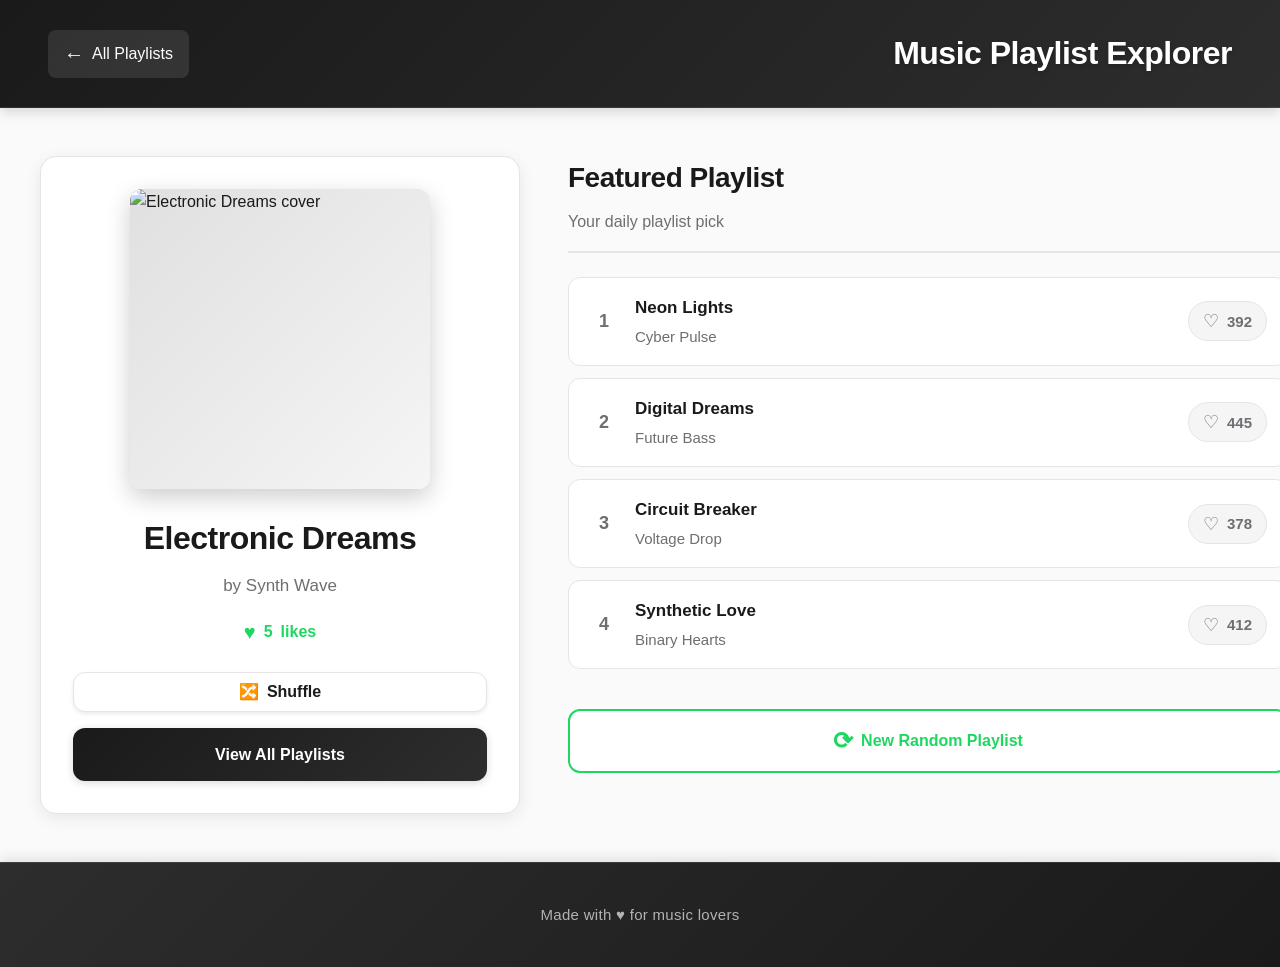
==== music-playlist-creator/featured.html @ 5bb0de80 "Implement Featured Page with random playlist selection Created a magazine-style Featured Page that r" ====
<!DOCTYPE html>
<html lang="en">
<head>
    <meta charset="UTF-8">
    <meta name="viewport" content="width=device-width, initial-scale=1.0">

    <title>Featured Playlist - Music Playlist Explorer</title>
    <link rel="icon" type="image/x-icon" href="assets/img/favicon.ico">

    <link rel="stylesheet" href="style.css">
</head>
<body>
    <!-- Header with Navigation -->
    <header class="app-header">
        <nav class="featured-nav">
            <a href="index.html" class="back-link">
                <span class="back-icon">←</span> All Playlists
            </a>
            <h1 class="app-title">Music Playlist Explorer</h1>
        </nav>
    </header>

    <!-- Main Content: Two-Column Layout -->
    <main class="featured-main" aria-label="Featured Playlist">
        <div class="featured-container">
            <!-- Left Column: Playlist Showcase -->
            <aside class="featured-left">
                <img src="assets/img/playlist.png" alt="Playlist cover" class="featured-cover">

                <div class="featured-metadata">
                    <h2 class="featured-title">Loading...</h2>
                    <p class="featured-creator">by Unknown</p>
                    <div class="featured-likes">
                        <span class="heart-icon">♥</span>
                        <span class="featured-like-count">0</span> likes
                    </div>
                </div>

                <div class="featured-actions">
                    <button class="shuffle-btn featured-shuffle" aria-label="Shuffle playlist tracks" data-shuffled="false">
                        <span class="shuffle-icon">🔀</span>
                        <span class="button-label">Shuffle</span>
                    </button>
                    <a href="index.html" class="view-all-btn">View All Playlists</a>
                </div>
            </aside>

            <!-- Right Column: Track List -->
            <section class="featured-right">
                <div class="featured-header">
                    <h3 class="section-title">Featured Playlist</h3>
                    <p class="section-subtitle">Your daily playlist pick</p>
                </div>

                <ul class="featured-track-list">
                    <!-- Tracks will be dynamically generated -->
                </ul>

                <button class="refresh-btn" aria-label="Select new random playlist">
                    <span class="refresh-icon">⟳</span>
                    <span class="button-label">New Random Playlist</span>
                </button>
            </section>
        </div>
    </main>

    <!-- Footer -->
    <footer class="app-footer">
        <p>Made with ♥ for music lovers</p>
    </footer>

    <script src="featured.js"></script>
</body>
</html>
---- music-playlist-creator/style.css ----
/* ===== RESET & BASE STYLES ===== */
* {
    margin: 0;
    padding: 0;
    box-sizing: border-box;
}

body {
    font-family: -apple-system, BlinkMacSystemFont, 'Segoe UI', 'Roboto', 'Helvetica Neue', Arial, sans-serif;
    margin: 0;
    padding: 0;
    background-color: #fafafa;
    color: #1a1a1a;
    line-height: 1.6;
    min-height: 100vh;
    display: flex;
    flex-direction: column;
}

/* ===== HEADER ===== */
.app-header {
    background: linear-gradient(135deg, #1a1a1a 0%, #2d2d2d 100%);
    color: #fff;
    padding: 1.75rem 3rem;
    position: sticky;
    top: 0;
    z-index: 100;
    box-shadow: 0 4px 12px rgba(0, 0, 0, 0.15);
    border-bottom: 1px solid rgba(255, 255, 255, 0.1);
}

.main-nav {
    display: flex;
    align-items: center;
    justify-content: space-between;
    gap: 2rem;
}

.app-title {
    font-size: 2rem;
    font-weight: 700;
    margin: 0;
    letter-spacing: -0.5px;
    text-shadow: 0 2px 4px rgba(0, 0, 0, 0.2);
}

.featured-link {
    display: flex;
    align-items: center;
    gap: 0.5rem;
    color: #ffffff;
    text-decoration: none;
    font-size: 1rem;
    font-weight: 600;
    padding: 0.625rem 1.25rem;
    background: rgba(30, 215, 96, 0.15);
    border: 1px solid rgba(30, 215, 96, 0.3);
    border-radius: 12px;
    transition: all 0.2s ease;
}

.featured-link:hover {
    background: #1ED760;
    border-color: #1ED760;
    transform: scale(1.05);
    box-shadow: 0 4px 12px rgba(30, 215, 96, 0.4);
}

.star-icon {
    font-size: 1.125rem;
}

/* ===== MAIN CONTENT ===== */
.main-content {
    flex: 1;
    max-width: 1400px;
    width: 100%;
    margin: 0 auto;
    padding: 3rem 2.5rem;
}

/* ===== PLAYLIST CARDS CONTAINER (FLEXBOX) ===== */
.playlist-cards {
    display: flex;
    flex-wrap: wrap;
    gap: 1.5rem;
    justify-content: flex-start;
}

/* ===== PLAYLIST CARD ===== */
.playlist-card {
    flex: 0 1 calc(25% - 1.5rem);
    background: #ffffff;
    border: 1px solid #e5e5e7;
    border-radius: 12px;
    padding: 1.25rem;
    cursor: pointer;
    transition: all 0.3s cubic-bezier(0.4, 0, 0.2, 1);
    display: flex;
    flex-direction: column;
    box-shadow: 0 2px 8px rgba(0, 0, 0, 0.08);
    position: relative;
    overflow: hidden;
}

.playlist-card::before {
    content: '';
    position: absolute;
    top: 0;
    left: 0;
    right: 0;
    bottom: 0;
    background: linear-gradient(135deg, transparent 0%, rgba(30, 215, 96, 0.05) 100%);
    opacity: 0;
    transition: opacity 0.3s ease;
    pointer-events: none;
}

.playlist-card:hover {
    transform: translateY(-6px);
    box-shadow: 0 8px 24px rgba(0, 0, 0, 0.16);
    border-color: #1ED760;
}

.playlist-card:hover::before {
    opacity: 1;
}

.playlist-card:active {
    transform: translateY(-2px);
    box-shadow: 0 4px 12px rgba(0, 0, 0, 0.12);
}

.playlist-cover {
    width: 100%;
    aspect-ratio: 1;
    object-fit: cover;
    border-radius: 8px;
    background: linear-gradient(135deg, #e0e0e0 0%, #f5f5f5 100%);
    margin-bottom: 1rem;
    transition: transform 0.3s ease;
    box-shadow: 0 2px 8px rgba(0, 0, 0, 0.1);
}

.playlist-card:hover .playlist-cover {
    transform: scale(1.02);
    box-shadow: 0 4px 12px rgba(0, 0, 0, 0.15);
}

.playlist-info {
    flex: 1;
    margin-bottom: 0.75rem;
}

.playlist-title {
    font-size: 1.125rem;
    font-weight: 600;
    margin: 0 0 0.375rem 0;
    color: #1a1a1a;
    line-height: 1.3;
    overflow: hidden;
    text-overflow: ellipsis;
    white-space: nowrap;
}

.playlist-creator {
    font-size: 0.9375rem;
    color: #6e6e73;
    margin: 0;
    overflow: hidden;
    text-overflow: ellipsis;
    white-space: nowrap;
}

/* ===== PLAYLIST LIKE BUTTON ===== */
.playlist-likes-btn {
    display: flex;
    align-items: center;
    gap: 0.5rem;
    background: #f5f5f5;
    border: 1px solid #e5e5e7;
    border-radius: 20px;
    padding: 0.5rem 0.875rem;
    color: #6e6e73;
    font-size: 0.9375rem;
    font-weight: 500;
    cursor: pointer;
    transition: all 0.2s cubic-bezier(0.4, 0, 0.2, 1);
}

.playlist-likes-btn:hover {
    background: #ffffff;
    color: #1ED760;
    border-color: #1ED760;
    transform: scale(1.05);
    box-shadow: 0 4px 8px rgba(30, 215, 96, 0.2);
}

.playlist-likes-btn .heart-icon {
    font-size: 1.125rem;
    transition: transform 0.3s cubic-bezier(0.68, -0.55, 0.265, 1.55);
}

.playlist-likes-btn:hover .heart-icon {
    transform: scale(1.3);
}

.playlist-likes-btn[data-liked="true"] {
    background: #1ED760;
    color: #ffffff;
    border-color: #1ED760;
}

.playlist-likes-btn[data-liked="true"] .heart-icon {
    animation: heartPop 0.3s cubic-bezier(0.68, -0.55, 0.265, 1.55);
}

.playlist-likes-btn .like-count {
    font-weight: 600;
}

/* ===== RESPONSIVE BREAKPOINTS ===== */
@media (max-width: 1200px) {
    .playlist-card {
        flex: 0 1 calc(33.333% - 1.5rem); /* 3 cards per row */
    }

    .main-content {
        padding: 2.5rem 2rem;
    }

    .app-header {
        padding: 1.5rem 2rem;
    }
}

@media (max-width: 768px) {
    .playlist-card {
        flex: 0 1 calc(50% - 1.5rem); /* 2 cards per row */
    }

    .main-content {
        padding: 2rem 1.5rem;
    }

    .playlist-cards {
        gap: 1.25rem;
    }

    .app-header {
        padding: 1.25rem 1.5rem;
    }

    .app-title {
        font-size: 1.75rem;
    }
}

@media (max-width: 480px) {
    .playlist-card {
        flex: 0 1 100%; /* 1 card per row */
    }

    .app-title {
        font-size: 1.5rem;
    }

    .main-content {
        padding: 1.5rem 1rem;
    }

    .app-header {
        padding: 1rem 1.25rem;
    }

    .playlist-cards {
        gap: 1rem;
    }
}

/* ===== FOOTER ===== */
.app-footer {
    background: linear-gradient(135deg, #2d2d2d 0%, #1a1a1a 100%);
    color: #b3b3b3;
    text-align: center;
    padding: 2.5rem 2rem;
    margin-top: auto;
    border-top: 1px solid rgba(255, 255, 255, 0.1);
    box-shadow: 0 -4px 12px rgba(0, 0, 0, 0.1);
}

.app-footer p {
    margin: 0;
    font-size: 0.9375rem;
    font-weight: 400;
    letter-spacing: 0.3px;
}

.app-footer p:hover {
    color: #1ED760;
    transition: color 0.3s ease;
}

/* ===== MODAL OVERLAY ===== */
.modal-overlay {
    position: fixed;
    top: 0;
    left: 0;
    width: 100%;
    height: 100%;
    z-index: 1000;
    display: flex;
    align-items: center;
    justify-content: center;
    padding: 1rem;
    animation: fadeIn 0.3s ease-out;
}

.modal-overlay[hidden] {
    display: none;
}

@keyframes fadeIn {
    from {
        opacity: 0;
    }
    to {
        opacity: 1;
    }
}

/* ===== MODAL BACKDROP ===== */
.modal-backdrop {
    position: absolute;
    top: 0;
    left: 0;
    width: 100%;
    height: 100%;
    background: rgba(0, 0, 0, 0.75);
    backdrop-filter: blur(4px);
    cursor: pointer;
    animation: backdropFade 0.3s ease-out;
}

@keyframes backdropFade {
    from {
        background: rgba(0, 0, 0, 0);
    }
    to {
        background: rgba(0, 0, 0, 0.75);
    }
}

/* ===== MODAL CONTENT ===== */
.modal-content {
    position: relative;
    width: 100%;
    max-width: 600px;
    background: #ffffff;
    border-radius: 16px;
    z-index: 1001;
    max-height: 85vh;
    overflow: hidden;
    box-shadow: 0 24px 64px rgba(0, 0, 0, 0.4), 0 8px 32px rgba(0, 0, 0, 0.3);
    animation: modalScale 0.3s cubic-bezier(0.4, 0, 0.2, 1);
    display: flex;
    flex-direction: column;
}

@keyframes modalScale {
    from {
        transform: scale(0.9) translateY(20px);
        opacity: 0;
    }
    to {
        transform: scale(1) translateY(0);
        opacity: 1;
    }
}

/* ===== MODAL HEADER ===== */
.modal-header {
    display: flex;
    justify-content: space-between;
    align-items: center;
    padding: 1.25rem 1.75rem;
    border-bottom: 1px solid #e5e5e7;
    background: #fafafa;
    flex-shrink: 0;
}

.shuffle-btn,
.close-btn {
    background: #ffffff;
    border: 1px solid #e5e5e7;
    border-radius: 50%;
    font-size: 1.25rem;
    cursor: pointer;
    padding: 0.625rem;
    width: 40px;
    height: 40px;
    display: flex;
    align-items: center;
    justify-content: center;
    transition: all 0.2s cubic-bezier(0.4, 0, 0.2, 1);
    box-shadow: 0 2px 4px rgba(0, 0, 0, 0.08);
}

.shuffle-btn:hover {
    background: #1ED760;
    border-color: #1ED760;
    transform: rotate(180deg) scale(1.05);
    box-shadow: 0 4px 8px rgba(30, 215, 96, 0.3);
}

.close-btn:hover {
    background: #ff3b30;
    border-color: #ff3b30;
    color: #ffffff;
    transform: rotate(90deg) scale(1.05);
    box-shadow: 0 4px 8px rgba(255, 59, 48, 0.3);
}

.shuffle-btn:focus,
.close-btn:focus {
    outline: 3px solid rgba(30, 215, 96, 0.3);
    outline-offset: 2px;
}

.close-btn:focus {
    outline-color: rgba(255, 59, 48, 0.3);
}

/* Shuffle button active state */
.shuffle-btn[data-shuffled="true"] {
    background: #1ED760;
    border-color: #1ED760;
    color: #ffffff;
    transform: rotate(180deg);
}

.shuffle-btn[data-shuffled="true"]:hover {
    background: #1ab558;
    transform: rotate(180deg) scale(1.05);
}

/* ===== MODAL BODY ===== */
.modal-body {
    padding: 2rem 2rem 1.5rem;
    text-align: center;
    overflow-y: auto;
    flex: 1;
}

.modal-playlist-cover {
    width: 220px;
    height: 220px;
    border-radius: 12px;
    margin: 0 auto 1.5rem;
    object-fit: cover;
    background: linear-gradient(135deg, #e0e0e0 0%, #f5f5f5 100%);
    box-shadow: 0 8px 24px rgba(0, 0, 0, 0.2);
}

.modal-playlist-title {
    font-size: 2rem;
    font-weight: 700;
    margin: 0.5rem 0;
    color: #1a1a1a;
    letter-spacing: -0.5px;
}

.modal-playlist-creator {
    font-size: 1.0625rem;
    color: #6e6e73;
    margin-bottom: 2rem;
    font-weight: 500;
}

/* ===== TRACK LIST ===== */
.track-list {
    list-style: none;
    padding: 0;
    text-align: left;
    margin-top: 1rem;
}

.track-item {
    display: flex;
    align-items: center;
    gap: 1rem;
    padding: 0.875rem 1rem;
    border-radius: 8px;
    transition: all 0.2s cubic-bezier(0.4, 0, 0.2, 1);
    margin-bottom: 0.5rem;
}

.track-item:hover {
    background: #f5f5f5;
    transform: translateX(4px);
    box-shadow: 0 2px 8px rgba(0, 0, 0, 0.08);
}

.track-cover {
    width: 56px;
    height: 56px;
    border-radius: 6px;
    flex-shrink: 0;
    object-fit: cover;
    background: linear-gradient(135deg, #e0e0e0 0%, #f5f5f5 100%);
    box-shadow: 0 2px 6px rgba(0, 0, 0, 0.12);
}

.track-info {
    flex: 1;
    min-width: 0;
}

.track-title {
    font-size: 1.0625rem;
    font-weight: 600;
    margin: 0 0 0.25rem 0;
    color: #1a1a1a;
    overflow: hidden;
    text-overflow: ellipsis;
    white-space: nowrap;
}

.track-artist {
    font-size: 0.9375rem;
    color: #6e6e73;
    margin: 0;
    overflow: hidden;
    text-overflow: ellipsis;
    white-space: nowrap;
}

/* ===== LIKE BUTTON ===== */
.like-btn {
    display: flex;
    align-items: center;
    gap: 0.5rem;
    background: #f5f5f5;
    border: 1px solid #e5e5e7;
    border-radius: 20px;
    cursor: pointer;
    padding: 0.5rem 0.875rem;
    color: #6e6e73;
    transition: all 0.2s cubic-bezier(0.4, 0, 0.2, 1);
    flex-shrink: 0;
    font-weight: 500;
}

.like-btn:hover {
    background: #ffffff;
    color: #1ED760;
    border-color: #1ED760;
    transform: scale(1.05);
    box-shadow: 0 4px 8px rgba(30, 215, 96, 0.2);
}

.like-btn .heart-icon {
    font-size: 1.125rem;
    transition: transform 0.3s cubic-bezier(0.68, -0.55, 0.265, 1.55);
}

.like-btn:hover .heart-icon {
    transform: scale(1.3);
}

.like-btn[data-liked="true"] {
    background: #1ED760;
    color: #ffffff;
    border-color: #1ED760;
}

.like-btn[data-liked="true"] .heart-icon {
    content: '♥';
    animation: heartPop 0.3s cubic-bezier(0.68, -0.55, 0.265, 1.55);
}

@keyframes heartPop {
    0% {
        transform: scale(1);
    }
    50% {
        transform: scale(1.4);
    }
    100% {
        transform: scale(1);
    }
}

.like-count {
    font-size: 0.9375rem;
    font-weight: 600;
}

/* ===== MOBILE MODAL ADJUSTMENTS ===== */
@media (max-width: 768px) {
    .modal-overlay {
        padding: 0;
        align-items: flex-end;
    }

    .modal-content {
        max-width: 100%;
        max-height: 90vh;
        border-radius: 16px 16px 0 0;
        animation: slideUpMobile 0.3s cubic-bezier(0.4, 0, 0.2, 1);
    }

    @keyframes slideUpMobile {
        from {
            transform: translateY(100%);
        }
        to {
            transform: translateY(0);
        }
    }

    .modal-header {
        padding: 1rem 1.25rem;
    }

    .modal-body {
        padding: 1.5rem 1.25rem;
    }

    .modal-playlist-cover {
        width: 180px;
        height: 180px;
    }

    .modal-playlist-title {
        font-size: 1.75rem;
    }

    .modal-playlist-creator {
        font-size: 1rem;
    }

    .track-cover {
        width: 48px;
        height: 48px;
    }

    .track-title {
        font-size: 1rem;
    }

    .track-artist {
        font-size: 0.875rem;
    }
}

/* ===== SCROLLBAR STYLING (WEBKIT BROWSERS) ===== */
.modal-body::-webkit-scrollbar {
    width: 8px;
}

.modal-body::-webkit-scrollbar-track {
    background: #f5f5f5;
    border-radius: 4px;
}

.modal-body::-webkit-scrollbar-thumb {
    background: #c0c0c0;
    border-radius: 4px;
}

.modal-body::-webkit-scrollbar-thumb:hover {
    background: #1ED760;
}

/* ===== FEATURED PAGE STYLES ===== */

/* Featured Page Navigation */
.featured-nav {
    display: flex;
    align-items: center;
    justify-content: space-between;
    gap: 1rem;
}

.back-link {
    display: flex;
    align-items: center;
    gap: 0.5rem;
    color: #ffffff;
    text-decoration: none;
    font-size: 1rem;
    font-weight: 500;
    padding: 0.5rem 1rem;
    border-radius: 8px;
    transition: all 0.2s ease;
    background: rgba(255, 255, 255, 0.1);
}

.back-link:hover {
    background: rgba(30, 215, 96, 0.2);
    color: #1ED760;
    transform: translateX(-4px);
}

.back-icon {
    font-size: 1.25rem;
    font-weight: 700;
}

/* Featured Page Main Layout */
.featured-main {
    flex: 1;
    max-width: 1400px;
    width: 100%;
    margin: 0 auto;
    padding: 3rem 2.5rem;
}

.featured-container {
    display: grid;
    grid-template-columns: 40% 60%;
    gap: 3rem;
    transition: opacity 0.3s ease;
}

/* Left Column: Playlist Showcase */
.featured-left {
    display: flex;
    flex-direction: column;
    align-items: center;
    gap: 1.5rem;
    padding: 2rem;
    background: #ffffff;
    border: 1px solid #e5e5e7;
    border-radius: 16px;
    box-shadow: 0 4px 16px rgba(0, 0, 0, 0.08);
}

.featured-cover {
    width: 300px;
    height: 300px;
    border-radius: 12px;
    object-fit: cover;
    box-shadow: 0 8px 24px rgba(0, 0, 0, 0.2);
    background: linear-gradient(135deg, #e0e0e0 0%, #f5f5f5 100%);
}

.featured-metadata {
    text-align: center;
    width: 100%;
}

.featured-title {
    font-size: 2rem;
    font-weight: 700;
    margin: 0 0 0.5rem 0;
    color: #1a1a1a;
    letter-spacing: -0.5px;
}

.featured-creator {
    font-size: 1.0625rem;
    color: #6e6e73;
    margin: 0 0 1rem 0;
    font-weight: 500;
}

.featured-likes {
    display: flex;
    align-items: center;
    justify-content: center;
    gap: 0.5rem;
    color: #1ED760;
    font-size: 1rem;
    font-weight: 600;
}

.featured-likes .heart-icon {
    font-size: 1.25rem;
}

/* Featured Actions */
.featured-actions {
    display: flex;
    flex-direction: column;
    gap: 1rem;
    width: 100%;
}

.featured-shuffle {
    display: flex;
    align-items: center;
    justify-content: center;
    gap: 0.5rem;
    width: 100%;
    padding: 0.875rem 1.5rem;
    background: #ffffff;
    border: 1px solid #e5e5e7;
    border-radius: 12px;
    font-size: 1rem;
    font-weight: 600;
    color: #1a1a1a;
    cursor: pointer;
    transition: all 0.2s cubic-bezier(0.4, 0, 0.2, 1);
}

.featured-shuffle:hover {
    background: #1ED760;
    border-color: #1ED760;
    color: #ffffff;
    transform: scale(1.02);
    box-shadow: 0 4px 12px rgba(30, 215, 96, 0.3);
}

.featured-shuffle[data-shuffled="true"] {
    background: #1ED760;
    border-color: #1ED760;
    color: #ffffff;
}

.featured-shuffle[data-shuffled="true"]:hover {
    background: #1ab558;
}

.view-all-btn {
    display: block;
    width: 100%;
    padding: 0.875rem 1.5rem;
    background: linear-gradient(135deg, #1a1a1a 0%, #2d2d2d 100%);
    color: #ffffff;
    text-align: center;
    text-decoration: none;
    border-radius: 12px;
    font-size: 1rem;
    font-weight: 600;
    transition: all 0.2s ease;
    box-shadow: 0 2px 8px rgba(0, 0, 0, 0.15);
}

.view-all-btn:hover {
    background: linear-gradient(135deg, #2d2d2d 0%, #1a1a1a 100%);
    transform: translateY(-2px);
    box-shadow: 0 4px 16px rgba(0, 0, 0, 0.25);
}

/* Right Column: Track List */
.featured-right {
    display: flex;
    flex-direction: column;
    gap: 1.5rem;
}

.featured-header {
    padding-bottom: 1rem;
    border-bottom: 2px solid #e5e5e7;
}

.section-title {
    font-size: 1.75rem;
    font-weight: 700;
    margin: 0 0 0.5rem 0;
    color: #1a1a1a;
    letter-spacing: -0.5px;
}

.section-subtitle {
    font-size: 1rem;
    color: #6e6e73;
    margin: 0;
}

/* Featured Track List */
.featured-track-list {
    list-style: none;
    padding: 0;
    margin: 0;
    display: flex;
    flex-direction: column;
    gap: 0.75rem;
}

.featured-track-item {
    display: flex;
    align-items: center;
    gap: 1rem;
    padding: 1rem 1.25rem;
    background: #ffffff;
    border: 1px solid #e5e5e7;
    border-radius: 12px;
    transition: all 0.2s ease;
}

.featured-track-item:hover {
    background: #fafafa;
    border-color: #1ED760;
    transform: translateX(4px);
    box-shadow: 0 2px 8px rgba(0, 0, 0, 0.08);
}

.track-number {
    font-size: 1.125rem;
    font-weight: 700;
    color: #6e6e73;
    min-width: 30px;
    text-align: center;
}

.featured-track-item .track-info {
    flex: 1;
    min-width: 0;
}

.featured-track-item .track-title {
    font-size: 1.0625rem;
    font-weight: 600;
    margin: 0 0 0.25rem 0;
    color: #1a1a1a;
    overflow: hidden;
    text-overflow: ellipsis;
    white-space: nowrap;
}

.featured-track-item .track-artist {
    font-size: 0.9375rem;
    color: #6e6e73;
    margin: 0;
    overflow: hidden;
    text-overflow: ellipsis;
    white-space: nowrap;
}

.empty-tracks {
    text-align: center;
    color: #6e6e73;
    padding: 2rem;
    font-size: 1rem;
}

/* Refresh Button */
.refresh-btn {
    display: flex;
    align-items: center;
    justify-content: center;
    gap: 0.5rem;
    padding: 1rem 2rem;
    background: #ffffff;
    border: 2px solid #1ED760;
    border-radius: 12px;
    color: #1ED760;
    font-size: 1rem;
    font-weight: 600;
    cursor: pointer;
    transition: all 0.2s ease;
    margin-top: 1rem;
}

.refresh-btn:hover {
    background: #1ED760;
    color: #ffffff;
    transform: scale(1.02);
    box-shadow: 0 4px 12px rgba(30, 215, 96, 0.3);
}

.refresh-icon {
    font-size: 1.5rem;
    transition: transform 0.3s ease;
}

.refresh-btn:hover .refresh-icon {
    transform: rotate(180deg);
}

.button-label {
    font-size: 1rem;
}

/* Responsive Design for Featured Page */
@media (max-width: 768px) {
    .featured-container {
        grid-template-columns: 1fr;
        gap: 2rem;
    }

    .featured-cover {
        width: 250px;
        height: 250px;
    }

    .featured-title {
        font-size: 1.75rem;
    }

    .section-title {
        font-size: 1.5rem;
    }

    .featured-nav {
        flex-direction: column;
        align-items: flex-start;
    }

    .app-title {
        align-self: center;
    }
}

@media (max-width: 480px) {
    .featured-main {
        padding: 2rem 1.5rem;
    }

    .featured-left {
        padding: 1.5rem;
    }

    .featured-cover {
        width: 100%;
        max-width: 250px;
        height: auto;
        aspect-ratio: 1;
    }

    .featured-title {
        font-size: 1.5rem;
    }

    .featured-creator {
        font-size: 1rem;
    }

    .featured-track-item {
        padding: 0.875rem 1rem;
    }

    .track-number {
        min-width: 24px;
        font-size: 1rem;
    }

    .refresh-btn {
        padding: 0.875rem 1.5rem;
    }
}
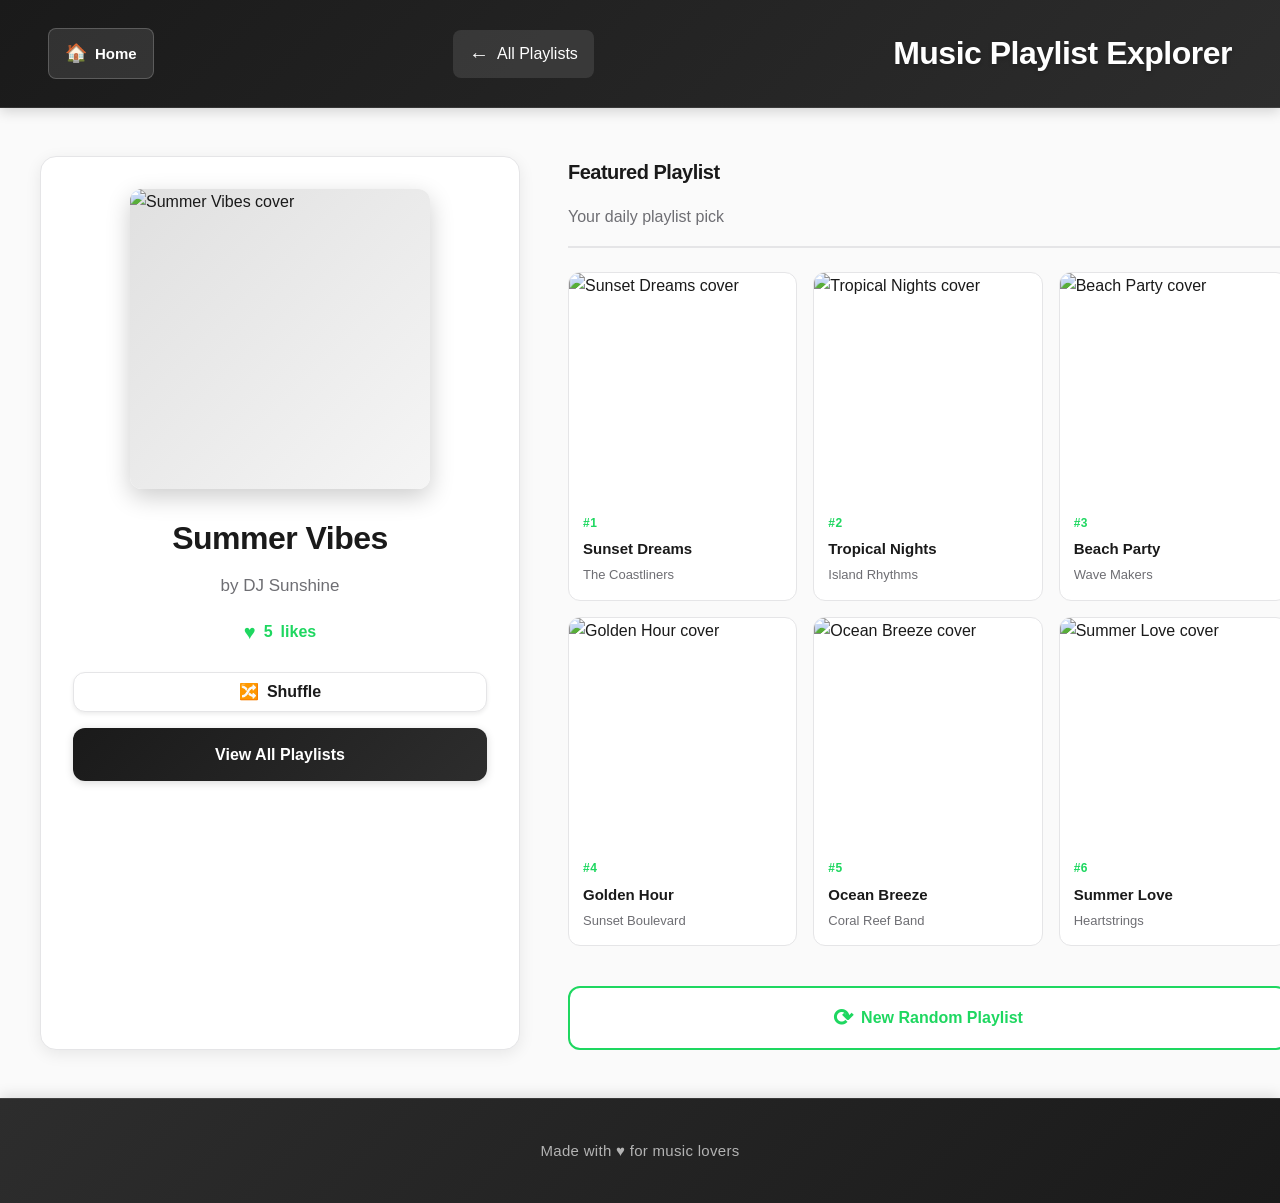
==== commit e3e6f1db: "Create full-screen home page with auto-rotating playlist carousel Implemented immersive landing page" ====
--- a/music-playlist-creator/featured.html
+++ b/music-playlist-creator/featured.html
@@ -13,6 +13,10 @@
     <!-- Header with Navigation -->
     <header class="app-header">
         <nav class="featured-nav">
+            <a href="home.html" class="home-link">
+                <span class="home-icon">🏠</span>
+                <span>Home</span>
+            </a>
             <a href="index.html" class="back-link">
                 <span class="back-icon">←</span> All Playlists
             </a>
--- a/music-playlist-creator/style.css
+++ b/music-playlist-creator/style.css
@@ -44,6 +44,33 @@
     text-shadow: 0 2px 4px rgba(0, 0, 0, 0.2);
 }
 
+/* Home Link */
+.home-link {
+    display: flex;
+    align-items: center;
+    gap: 0.5rem;
+    padding: 0.625rem 1rem;
+    background: rgba(255, 255, 255, 0.1);
+    border: 1px solid rgba(255, 255, 255, 0.2);
+    border-radius: 8px;
+    color: #ffffff;
+    text-decoration: none;
+    font-size: 0.9375rem;
+    font-weight: 600;
+    transition: all 0.2s ease;
+}
+
+.home-link:hover {
+    background: rgba(30, 215, 96, 0.2);
+    border-color: #1ED760;
+    transform: translateY(-2px);
+}
+
+.home-icon {
+    font-size: 1.125rem;
+}
+
+/* Featured Link */
 .featured-link {
     display: flex;
     align-items: center;
@@ -68,6 +95,208 @@
 
 .star-icon {
     font-size: 1.125rem;
+}
+
+/* Controls Container (Search & Sort) */
+.controls-container {
+    display: flex;
+    align-items: center;
+    gap: 1rem;
+    flex: 1;
+    max-width: 600px;
+    margin: 0 2rem;
+}
+
+/* Search Bar */
+.search-container {
+    position: relative;
+    display: flex;
+    align-items: center;
+    flex: 1;
+    max-width: 400px;
+}
+
+.search-icon {
+    position: absolute;
+    left: 12px;
+    font-size: 1.125rem;
+    pointer-events: none;
+    z-index: 1;
+}
+
+.search-input {
+    width: 100%;
+    padding: 0.625rem 2.5rem 0.625rem 2.75rem;
+    border: 1px solid rgba(255, 255, 255, 0.2);
+    border-radius: 8px;
+    background: rgba(255, 255, 255, 0.1);
+    color: #ffffff;
+    font-size: 0.9375rem;
+    transition: all 0.2s ease;
+}
+
+.search-input::placeholder {
+    color: rgba(255, 255, 255, 0.6);
+}
+
+.search-input:focus {
+    outline: none;
+    background: rgba(255, 255, 255, 0.15);
+    border-color: #1ED760;
+    box-shadow: 0 0 0 3px rgba(30, 215, 96, 0.2);
+}
+
+.clear-search-btn {
+    position: absolute;
+    right: 8px;
+    width: 24px;
+    height: 24px;
+    border-radius: 50%;
+    border: none;
+    background: rgba(255, 255, 255, 0.2);
+    color: #ffffff;
+    font-size: 1.25rem;
+    cursor: pointer;
+    display: flex;
+    align-items: center;
+    justify-content: center;
+    transition: all 0.2s ease;
+    line-height: 1;
+}
+
+.clear-search-btn:hover {
+    background: rgba(255, 255, 255, 0.3);
+    transform: scale(1.1);
+}
+
+.clear-search-btn[hidden] {
+    display: none;
+}
+
+/* Sort Dropdown */
+.sort-container {
+    position: relative;
+}
+
+.sort-btn {
+    display: flex;
+    align-items: center;
+    gap: 0.5rem;
+    padding: 0.625rem 1rem;
+    background: rgba(255, 255, 255, 0.1);
+    border: 1px solid rgba(255, 255, 255, 0.2);
+    border-radius: 8px;
+    color: #ffffff;
+    font-size: 0.9375rem;
+    font-weight: 500;
+    cursor: pointer;
+    transition: all 0.2s ease;
+    white-space: nowrap;
+}
+
+.sort-btn:hover {
+    background: rgba(255, 255, 255, 0.15);
+    border-color: #1ED760;
+}
+
+.sort-label {
+    font-size: 0.9375rem;
+}
+
+.dropdown-arrow {
+    font-size: 0.75rem;
+    transition: transform 0.2s ease;
+}
+
+.sort-btn[aria-expanded="true"] .dropdown-arrow {
+    transform: rotate(180deg);
+}
+
+.sort-dropdown {
+    position: absolute;
+    top: calc(100% + 8px);
+    right: 0;
+    min-width: 200px;
+    background: #ffffff;
+    border-radius: 8px;
+    box-shadow: 0 8px 24px rgba(0, 0, 0, 0.3);
+    z-index: 100;
+    overflow: hidden;
+}
+
+.sort-dropdown[hidden] {
+    display: none;
+}
+
+.sort-option {
+    width: 100%;
+    display: flex;
+    align-items: center;
+    gap: 0.75rem;
+    padding: 0.75rem 1rem;
+    background: none;
+    border: none;
+    color: #1a1a1a;
+    font-size: 0.9375rem;
+    cursor: pointer;
+    transition: background 0.2s ease;
+    text-align: left;
+}
+
+.sort-option:hover {
+    background: #f5f5f5;
+}
+
+.sort-option .checkmark {
+    color: #1ED760;
+    font-weight: 700;
+    opacity: 0;
+    transition: opacity 0.2s ease;
+}
+
+.sort-option.active .checkmark {
+    opacity: 1;
+}
+
+/* Empty State */
+.empty-state {
+    grid-column: 1 / -1;
+    text-align: center;
+    padding: 4rem 2rem;
+    color: #6e6e73;
+}
+
+.empty-state-icon {
+    font-size: 4rem;
+    margin-bottom: 1rem;
+}
+
+.empty-state-title {
+    font-size: 1.5rem;
+    font-weight: 600;
+    margin: 0 0 0.5rem 0;
+    color: #1a1a1a;
+}
+
+.empty-state-message {
+    font-size: 1rem;
+    margin: 0 0 1rem 0;
+}
+
+.empty-state-query {
+    font-weight: 600;
+    color: #1a1a1a;
+}
+
+.clear-search-link {
+    color: #1ED760;
+    text-decoration: none;
+    font-weight: 600;
+    cursor: pointer;
+}
+
+.clear-search-link:hover {
+    text-decoration: underline;
 }
 
 /* ===== MAIN CONTENT ===== */
@@ -100,7 +329,7 @@
     flex-direction: column;
     box-shadow: 0 2px 8px rgba(0, 0, 0, 0.08);
     position: relative;
-    overflow: hidden;
+    overflow: visible;
 }
 
 .playlist-card::before {
@@ -235,6 +464,33 @@
 }
 
 @media (max-width: 768px) {
+    .main-nav {
+        flex-wrap: wrap;
+        gap: 1rem;
+    }
+
+    .app-title {
+        width: 100%;
+        font-size: 1.5rem;
+        text-align: center;
+    }
+
+    .controls-container {
+        order: 3;
+        width: 100%;
+        margin: 0;
+        max-width: none;
+    }
+
+    .featured-link {
+        order: 2;
+        margin-left: auto;
+    }
+
+    .search-container {
+        max-width: none;
+    }
+
     .playlist-card {
         flex: 0 1 calc(50% - 1.5rem); /* 2 cards per row */
     }
@@ -473,8 +729,96 @@
 .modal-playlist-creator {
     font-size: 1.0625rem;
     color: #6e6e73;
-    margin-bottom: 2rem;
+    margin-bottom: 1rem;
     font-weight: 500;
+}
+
+/* ===== AI-GENERATED PLAYLIST DESCRIPTION ===== */
+.playlist-description-container {
+    margin: 1.5rem 0 2rem 0;
+    text-align: center;
+}
+
+.get-description-btn {
+    display: inline-flex;
+    align-items: center;
+    gap: 0.5rem;
+    background: linear-gradient(135deg, #1ED760 0%, #1ab558 100%);
+    color: #ffffff;
+    border: none;
+    border-radius: 12px;
+    padding: 0.75rem 1.5rem;
+    font-size: 1rem;
+    font-weight: 600;
+    cursor: pointer;
+    transition: all 0.2s ease;
+    box-shadow: 0 2px 8px rgba(30, 215, 96, 0.3);
+}
+
+.get-description-btn:hover {
+    transform: translateY(-2px) scale(1.02);
+    box-shadow: 0 4px 16px rgba(30, 215, 96, 0.4);
+}
+
+.get-description-btn:active {
+    transform: translateY(0) scale(0.98);
+}
+
+.get-description-btn:disabled {
+    opacity: 0.6;
+    cursor: not-allowed;
+    transform: none;
+}
+
+.get-description-btn .sparkle-icon {
+    font-size: 1.125rem;
+}
+
+/* Loading state */
+.get-description-btn.loading .button-text::after {
+    content: '';
+    animation: ellipsis 1.5s infinite;
+}
+
+@keyframes ellipsis {
+    0%, 20% { content: ''; }
+    40% { content: '.'; }
+    60% { content: '..'; }
+    80%, 100% { content: '...'; }
+}
+
+/* Description text */
+.playlist-description {
+    margin-top: 1rem;
+    padding: 1rem 1.5rem;
+    background: #f5f5f5;
+    border-left: 4px solid #1ED760;
+    border-radius: 8px;
+    font-size: 1rem;
+    line-height: 1.6;
+    color: #1a1a1a;
+    text-align: left;
+    font-style: italic;
+}
+
+.playlist-description[hidden] {
+    display: none;
+}
+
+/* Error message */
+.description-error {
+    margin-top: 1rem;
+    padding: 0.875rem 1.25rem;
+    background: #fff3cd;
+    border-left: 4px solid #ffc107;
+    border-radius: 8px;
+    font-size: 0.9375rem;
+    color: #856404;
+    text-align: left;
+}
+
+.description-error[hidden] {
+    display: none;
 }
 
 /* ===== TRACK LIST ===== */
@@ -871,58 +1215,72 @@
 }
 
 /* Featured Track List */
+/* Featured Track Grid */
 .featured-track-list {
     list-style: none;
     padding: 0;
     margin: 0;
+    display: grid;
+    grid-template-columns: repeat(auto-fill, minmax(200px, 1fr));
+    gap: 1rem;
+}
+
+/* Featured Track Card */
+.featured-track-card {
+    position: relative;
     display: flex;
     flex-direction: column;
-    gap: 0.75rem;
-}
-
-.featured-track-item {
-    display: flex;
-    align-items: center;
-    gap: 1rem;
-    padding: 1rem 1.25rem;
     background: #ffffff;
     border: 1px solid #e5e5e7;
     border-radius: 12px;
-    transition: all 0.2s ease;
-}
-
-.featured-track-item:hover {
-    background: #fafafa;
+    overflow: hidden;
+    transition: all 0.3s ease;
+    cursor: pointer;
+}
+
+.featured-track-card:hover {
+    transform: translateY(-4px);
+    box-shadow: 0 8px 24px rgba(0, 0, 0, 0.12);
     border-color: #1ED760;
-    transform: translateX(4px);
-    box-shadow: 0 2px 8px rgba(0, 0, 0, 0.08);
-}
-
-.track-number {
-    font-size: 1.125rem;
+}
+
+/* Song Cover Image */
+.featured-track-cover {
+    width: 100%;
+    aspect-ratio: 1 / 1;
+    object-fit: cover;
+    display: block;
+}
+
+/* Track Info Section */
+.featured-track-info {
+    padding: 0.875rem;
+    flex: 1;
+    display: flex;
+    flex-direction: column;
+    gap: 0.25rem;
+}
+
+.featured-track-number {
+    font-size: 0.75rem;
     font-weight: 700;
-    color: #6e6e73;
-    min-width: 30px;
-    text-align: center;
-}
-
-.featured-track-item .track-info {
-    flex: 1;
-    min-width: 0;
-}
-
-.featured-track-item .track-title {
-    font-size: 1.0625rem;
-    font-weight: 600;
-    margin: 0 0 0.25rem 0;
+    color: #1ED760;
+    text-transform: uppercase;
+    letter-spacing: 0.5px;
+}
+
+.featured-track-title {
+    font-size: 0.9375rem;
+    font-weight: 600;
+    margin: 0;
     color: #1a1a1a;
     overflow: hidden;
     text-overflow: ellipsis;
     white-space: nowrap;
 }
 
-.featured-track-item .track-artist {
-    font-size: 0.9375rem;
+.featured-track-artist {
+    font-size: 0.8125rem;
     color: #6e6e73;
     margin: 0;
     overflow: hidden;
@@ -930,10 +1288,66 @@
     white-space: nowrap;
 }
 
+/* Like Button on Card */
+.featured-like-btn {
+    position: absolute;
+    top: 0.5rem;
+    right: 0.5rem;
+    display: flex;
+    align-items: center;
+    gap: 0.375rem;
+    background: rgba(255, 255, 255, 0.95);
+    backdrop-filter: blur(8px);
+    border: 1px solid rgba(0, 0, 0, 0.1);
+    border-radius: 20px;
+    padding: 0.375rem 0.625rem;
+    font-size: 0.8125rem;
+    cursor: pointer;
+    transition: all 0.2s ease;
+    opacity: 0;
+    transform: scale(0.9);
+}
+
+.featured-track-card:hover .featured-like-btn {
+    opacity: 1;
+    transform: scale(1);
+}
+
+.featured-like-btn:hover {
+    background: #ffffff;
+    border-color: #1ED760;
+    box-shadow: 0 2px 8px rgba(0, 0, 0, 0.15);
+}
+
+.featured-like-btn[data-liked="true"] {
+    background: rgba(30, 215, 96, 0.1);
+    border-color: #1ED760;
+    opacity: 1;
+}
+
+.featured-like-btn[data-liked="true"] .heart-icon {
+    color: #1ED760;
+}
+
+.featured-like-btn .heart-icon {
+    font-size: 1rem;
+    transition: transform 0.2s ease;
+}
+
+.featured-like-btn:active .heart-icon {
+    transform: scale(1.3);
+}
+
+.featured-like-btn .like-count {
+    font-weight: 600;
+    color: #1a1a1a;
+}
+
 .empty-tracks {
+    grid-column: 1 / -1;
     text-align: center;
     color: #6e6e73;
-    padding: 2rem;
+    padding: 3rem;
     font-size: 1rem;
 }
 
@@ -1003,6 +1417,18 @@
     .app-title {
         align-self: center;
     }
+
+    /* Adjust track grid for mobile */
+    .featured-track-list {
+        grid-template-columns: repeat(auto-fill, minmax(150px, 1fr));
+        gap: 0.875rem;
+    }
+
+    /* Always show like button on mobile */
+    .featured-like-btn {
+        opacity: 1;
+        transform: scale(1);
+    }
 }
 
 @media (max-width: 480px) {
@@ -1042,3 +1468,561 @@
         padding: 0.875rem 1.5rem;
     }
 }
+
+/* ===== PLAYLIST MANAGEMENT FEATURES ===== */
+
+/* Card Action Buttons (Edit/Delete) */
+.card-actions {
+    position: absolute;
+    top: 12px;
+    right: 12px;
+    display: flex;
+    gap: 8px;
+    opacity: 0;
+    transform: translateY(-8px);
+    transition: all 0.3s ease;
+    z-index: 10;
+}
+
+.playlist-card:hover .card-actions {
+    opacity: 1;
+    transform: translateY(0);
+}
+
+.card-action-btn {
+    width: 32px;
+    height: 32px;
+    border-radius: 50%;
+    border: none;
+    cursor: pointer;
+    display: flex;
+    align-items: center;
+    justify-content: center;
+    font-size: 1rem;
+    font-weight: 600;
+    transition: all 0.2s ease;
+    box-shadow: 0 2px 8px rgba(0, 0, 0, 0.15);
+}
+
+.edit-btn {
+    background: #007AFF;
+    color: #ffffff;
+}
+
+.edit-btn:hover {
+    background: #0051D5;
+    transform: scale(1.1);
+}
+
+.delete-btn {
+    background: #FF3B30;
+    color: #ffffff;
+}
+
+.delete-btn:hover {
+    background: #CC2E24;
+    transform: scale(1.1);
+}
+
+/* Floating Action Button */
+.fab-button {
+    position: fixed;
+    bottom: 24px;
+    right: 24px;
+    width: 64px;
+    height: 64px;
+    border-radius: 50%;
+    background: linear-gradient(135deg, #1ED760 0%, #1ab558 100%);
+    border: none;
+    color: #ffffff;
+    font-size: 32px;
+    font-weight: 300;
+    cursor: pointer;
+    box-shadow: 0 8px 24px rgba(30, 215, 96, 0.4);
+    transition: all 0.3s cubic-bezier(0.4, 0, 0.2, 1);
+    z-index: 900;
+    display: flex;
+    align-items: center;
+    justify-content: center;
+}
+
+.fab-button:hover {
+    transform: scale(1.1) rotate(90deg);
+    box-shadow: 0 12px 32px rgba(30, 215, 96, 0.5);
+}
+
+.fab-button:active {
+    transform: scale(0.95);
+}
+
+.fab-icon {
+    line-height: 1;
+}
+
+/* Form Modal */
+.form-modal-overlay {
+    position: fixed;
+    top: 0;
+    left: 0;
+    width: 100%;
+    height: 100%;
+    background: rgba(0, 0, 0, 0.85);
+    backdrop-filter: blur(4px);
+    z-index: 1000;
+    display: flex;
+    align-items: center;
+    justify-content: center;
+    padding: 2rem;
+    animation: fadeIn 0.3s ease-out;
+}
+
+.form-modal-overlay[hidden] {
+    display: none;
+}
+
+.form-modal-content {
+    background: #ffffff;
+    border-radius: 16px;
+    width: 100%;
+    max-width: 600px;
+    max-height: 85vh;
+    overflow-y: auto;
+    box-shadow: 0 24px 64px rgba(0, 0, 0, 0.4);
+    animation: slideUp 0.3s cubic-bezier(0.4, 0, 0.2, 1);
+}
+
+@keyframes slideUp {
+    from {
+        transform: translateY(100px);
+        opacity: 0;
+    }
+    to {
+        transform: translateY(0);
+        opacity: 1;
+    }
+}
+
+/* Form Header */
+.form-modal-header {
+    display: flex;
+    justify-content: space-between;
+    align-items: center;
+    padding: 1.5rem 2rem;
+    border-bottom: 1px solid #e5e5e7;
+}
+
+.form-title {
+    font-size: 1.75rem;
+    font-weight: 700;
+    margin: 0;
+    color: #1a1a1a;
+}
+
+.form-close-btn {
+    background: none;
+    border: none;
+    font-size: 2rem;
+    color: #6e6e73;
+    cursor: pointer;
+    width: 40px;
+    height: 40px;
+    display: flex;
+    align-items: center;
+    justify-content: center;
+    border-radius: 50%;
+    transition: all 0.2s ease;
+}
+
+.form-close-btn:hover {
+    background: #f5f5f5;
+    color: #1a1a1a;
+    transform: rotate(90deg);
+}
+
+/* Playlist Form */
+.playlist-form {
+    padding: 2rem;
+}
+
+.form-section {
+    margin-bottom: 2rem;
+}
+
+.section-header {
+    display: flex;
+    justify-content: space-between;
+    align-items: center;
+    margin-bottom: 1rem;
+}
+
+.section-title {
+    font-size: 1.25rem;
+    font-weight: 600;
+    margin: 0 0 1rem 0;
+    color: #1a1a1a;
+}
+
+.add-song-btn {
+    background: #1ED760;
+    color: #ffffff;
+    border: none;
+    border-radius: 8px;
+    padding: 0.5rem 1rem;
+    font-size: 0.875rem;
+    font-weight: 600;
+    cursor: pointer;
+    transition: all 0.2s ease;
+    display: flex;
+    align-items: center;
+    gap: 0.25rem;
+}
+
+.add-song-btn:hover {
+    background: #1ab558;
+    transform: translateY(-2px);
+}
+
+/* Form Groups */
+.form-group {
+    margin-bottom: 1.5rem;
+}
+
+.form-group label {
+    display: block;
+    font-size: 0.9375rem;
+    font-weight: 600;
+    color: #1a1a1a;
+    margin-bottom: 0.5rem;
+}
+
+.form-group input {
+    width: 100%;
+    padding: 0.75rem 1rem;
+    border: 1px solid #e5e5e7;
+    border-radius: 8px;
+    font-size: 1rem;
+    transition: all 0.2s ease;
+}
+
+.form-group input:focus {
+    outline: none;
+    border-color: #1ED760;
+    box-shadow: 0 0 0 3px rgba(30, 215, 96, 0.1);
+}
+
+.form-hint {
+    display: block;
+    font-size: 0.8125rem;
+    color: #6e6e73;
+    margin-top: 0.25rem;
+}
+
+.form-error {
+    display: block;
+    font-size: 0.8125rem;
+    color: #FF3B30;
+    margin-top: 0.25rem;
+    min-height: 1.2rem;
+}
+
+/* Song Rows */
+.songs-container {
+    display: flex;
+    flex-direction: column;
+    gap: 1rem;
+}
+
+.song-row {
+    display: flex;
+    gap: 0.75rem;
+    align-items: flex-start;
+}
+
+.song-inputs {
+    flex: 1;
+    display: flex;
+    gap: 0.75rem;
+}
+
+.song-inputs input {
+    flex: 1;
+    padding: 0.75rem 1rem;
+    border: 1px solid #e5e5e7;
+    border-radius: 8px;
+    font-size: 1rem;
+}
+
+.song-inputs input:focus {
+    outline: none;
+    border-color: #1ED760;
+    box-shadow: 0 0 0 3px rgba(30, 215, 96, 0.1);
+}
+
+.remove-song-btn {
+    width: 36px;
+    height: 36px;
+    border-radius: 50%;
+    border: 1px solid #e5e5e7;
+    background: #ffffff;
+    color: #6e6e73;
+    font-size: 1.5rem;
+    cursor: pointer;
+    transition: all 0.2s ease;
+    display: flex;
+    align-items: center;
+    justify-content: center;
+    margin-top: 0.125rem;
+}
+
+.remove-song-btn:hover {
+    background: #FF3B30;
+    color: #ffffff;
+    border-color: #FF3B30;
+    transform: scale(1.1);
+}
+
+/* Form Actions */
+.form-actions {
+    display: flex;
+    justify-content: flex-end;
+    gap: 1rem;
+    padding-top: 1.5rem;
+    border-top: 1px solid #e5e5e7;
+}
+
+.btn-primary,
+.btn-secondary,
+.btn-danger {
+    padding: 0.75rem 2rem;
+    border-radius: 8px;
+    font-size: 1rem;
+    font-weight: 600;
+    cursor: pointer;
+    transition: all 0.2s ease;
+    border: none;
+}
+
+.btn-primary {
+    background: #1ED760;
+    color: #ffffff;
+}
+
+.btn-primary:hover {
+    background: #1ab558;
+    transform: translateY(-2px);
+    box-shadow: 0 4px 12px rgba(30, 215, 96, 0.3);
+}
+
+.btn-secondary {
+    background: #f5f5f5;
+    color: #1a1a1a;
+    border: 1px solid #e5e5e7;
+}
+
+.btn-secondary:hover {
+    background: #e5e5e7;
+}
+
+.btn-danger {
+    background: #FF3B30;
+    color: #ffffff;
+}
+
+.btn-danger:hover {
+    background: #CC2E24;
+    transform: translateY(-2px);
+    box-shadow: 0 4px 12px rgba(255, 59, 48, 0.3);
+}
+
+/* Confirmation Dialog */
+.confirmation-dialog-overlay {
+    position: fixed;
+    top: 0;
+    left: 0;
+    width: 100%;
+    height: 100%;
+    background: rgba(0, 0, 0, 0.75);
+    backdrop-filter: blur(4px);
+    z-index: 1100;
+    display: flex;
+    align-items: center;
+    justify-content: center;
+    animation: fadeIn 0.2s ease-out;
+}
+
+.confirmation-dialog-overlay[hidden] {
+    display: none;
+}
+
+.confirmation-dialog {
+    background: #ffffff;
+    border-radius: 12px;
+    padding: 2rem;
+    width: 90%;
+    max-width: 400px;
+    box-shadow: 0 24px 64px rgba(0, 0, 0, 0.4);
+    animation: shake 0.5s ease-out;
+}
+
+@keyframes shake {
+    0%, 100% { transform: translateX(0); }
+    10%, 30%, 50%, 70%, 90% { transform: translateX(-4px); }
+    20%, 40%, 60%, 80% { transform: translateX(4px); }
+}
+
+.confirm-title {
+    font-size: 1.5rem;
+    font-weight: 700;
+    margin: 0 0 0.75rem 0;
+    color: #1a1a1a;
+}
+
+.confirm-message {
+    font-size: 1rem;
+    color: #6e6e73;
+    margin: 0 0 1.5rem 0;
+    line-height: 1.5;
+}
+
+.confirm-actions {
+    display: flex;
+    gap: 1rem;
+    justify-content: flex-end;
+}
+
+/* Undo Toast */
+.undo-toast {
+    position: fixed;
+    bottom: 32px;
+    left: 50%;
+    transform: translateX(-50%);
+    background: #2d2d2d;
+    color: #ffffff;
+    padding: 1rem 1.5rem;
+    border-radius: 8px;
+    box-shadow: 0 8px 24px rgba(0, 0, 0, 0.4);
+    z-index: 1200;
+    display: flex;
+    align-items: center;
+    gap: 1.5rem;
+    animation: slideUpToast 0.3s ease-out;
+}
+
+.undo-toast[hidden] {
+    display: none;
+}
+
+@keyframes slideUpToast {
+    from {
+        transform: translateX(-50%) translateY(100px);
+        opacity: 0;
+    }
+    to {
+        transform: translateX(-50%) translateY(0);
+        opacity: 1;
+    }
+}
+
+.toast-message {
+    font-size: 1rem;
+    font-weight: 500;
+}
+
+.toast-undo-btn {
+    background: none;
+    border: none;
+    color: #1ED760;
+    font-size: 1rem;
+    font-weight: 600;
+    cursor: pointer;
+    text-decoration: underline;
+    transition: color 0.2s ease;
+}
+
+.toast-undo-btn:hover {
+    color: #1ab558;
+}
+
+/* Animations for card operations */
+@keyframes cardFadeIn {
+    from {
+        opacity: 0;
+        transform: scale(0.9) translateY(20px);
+    }
+    to {
+        opacity: 1;
+        transform: scale(1) translateY(0);
+    }
+}
+
+@keyframes cardFadeOut {
+    from {
+        opacity: 1;
+        transform: scale(1);
+    }
+    to {
+        opacity: 0;
+        transform: scale(0.9);
+    }
+}
+
+@keyframes cardHighlight {
+    0%, 100% {
+        box-shadow: 0 2px 8px rgba(0, 0, 0, 0.08);
+        border-color: #e5e5e7;
+    }
+    50% {
+        box-shadow: 0 8px 24px rgba(30, 215, 96, 0.4);
+        border-color: #1ED760;
+    }
+}
+
+.playlist-card.fade-in {
+    animation: cardFadeIn 0.5s ease-out;
+}
+
+.playlist-card.fade-out {
+    animation: cardFadeOut 0.3s ease-out forwards;
+}
+
+.playlist-card.highlight {
+    animation: cardHighlight 1s ease-in-out;
+}
+
+/* Mobile responsive adjustments */
+@media (max-width: 768px) {
+    .fab-button {
+        width: 56px;
+        height: 56px;
+        bottom: 16px;
+        right: 16px;
+        font-size: 28px;
+    }
+
+    .form-modal-content {
+        max-height: 95vh;
+    }
+
+    .song-inputs {
+        flex-direction: column;
+        gap: 0.5rem;
+    }
+
+    .form-actions {
+        flex-direction: column;
+    }
+
+    .btn-primary,
+    .btn-secondary {
+        width: 100%;
+    }
+
+    .card-actions {
+        opacity: 1;
+        transform: translateY(0);
+        background: rgba(255, 255, 255, 0.95);
+        padding: 4px;
+        border-radius: 8px;
+    }
+}
+
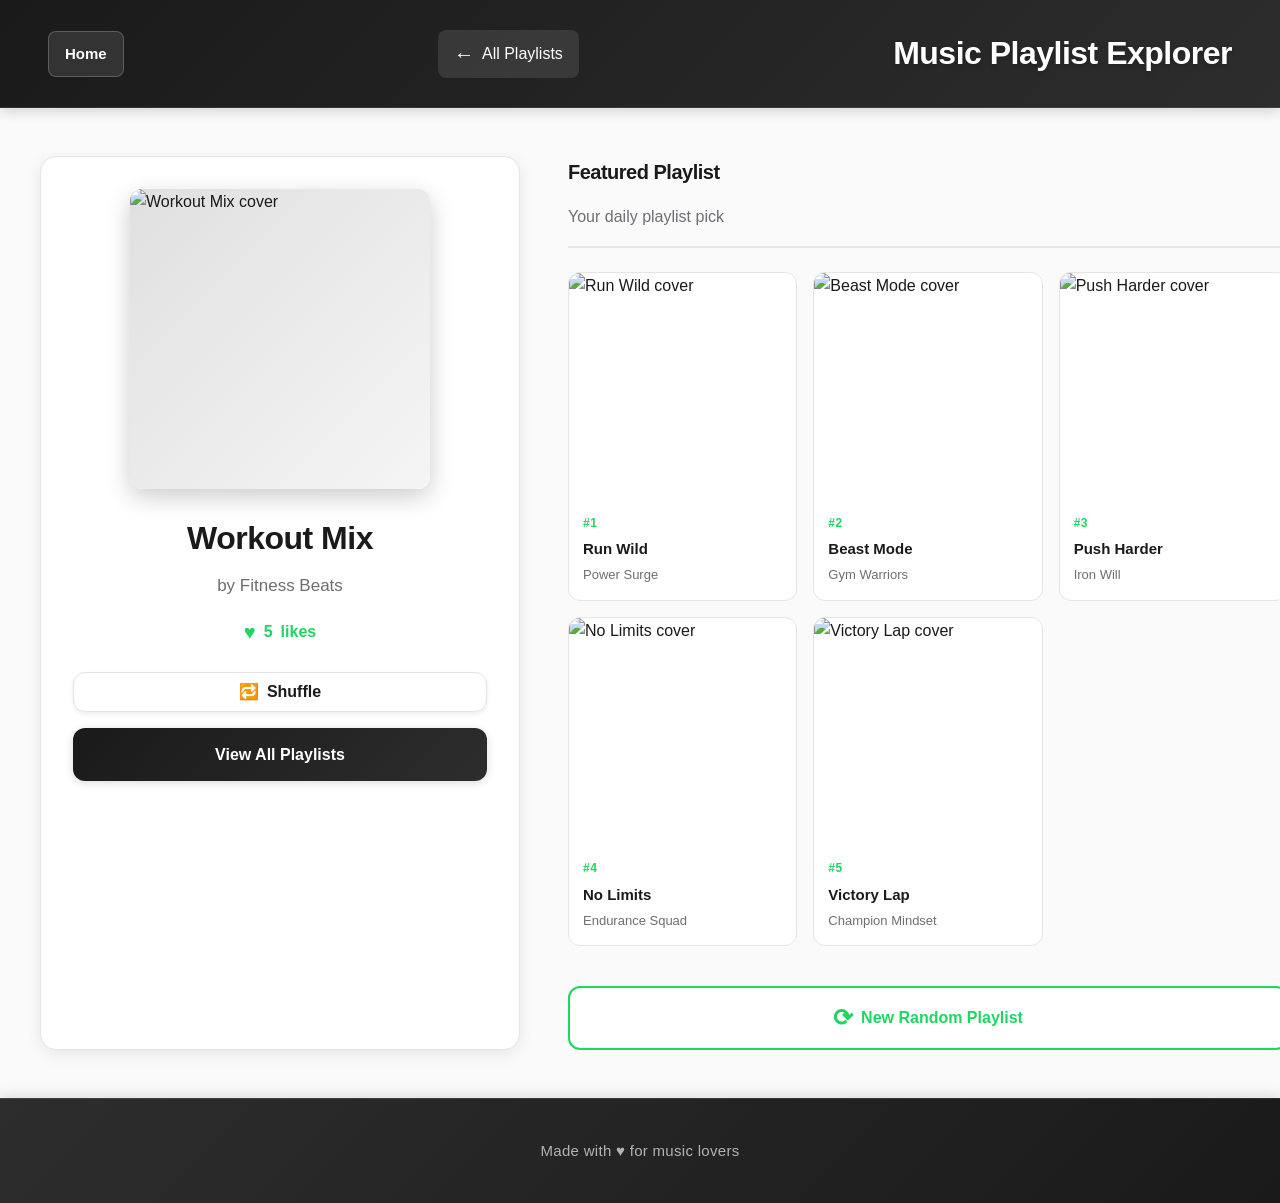
==== commit 8a854520: "Remove emojis from Home, Search, Featured, AI and update Shuffle icon Replaced emoji icons with text" ====
--- a/music-playlist-creator/featured.html
+++ b/music-playlist-creator/featured.html
@@ -14,8 +14,7 @@
     <header class="app-header">
         <nav class="featured-nav">
             <a href="home.html" class="home-link">
-                <span class="home-icon">🏠</span>
-                <span>Home</span>
+                Home
             </a>
             <a href="index.html" class="back-link">
                 <span class="back-icon">←</span> All Playlists
@@ -42,7 +41,7 @@
 
                 <div class="featured-actions">
                     <button class="shuffle-btn featured-shuffle" aria-label="Shuffle playlist tracks" data-shuffled="false">
-                        <span class="shuffle-icon">🔀</span>
+                        <span class="shuffle-icon">🔁</span>
                         <span class="button-label">Shuffle</span>
                     </button>
                     <a href="index.html" class="view-all-btn">View All Playlists</a>
--- a/music-playlist-creator/style.css
+++ b/music-playlist-creator/style.css
@@ -48,7 +48,6 @@
 .home-link {
     display: flex;
     align-items: center;
-    gap: 0.5rem;
     padding: 0.625rem 1rem;
     background: rgba(255, 255, 255, 0.1);
     border: 1px solid rgba(255, 255, 255, 0.2);
@@ -66,15 +65,10 @@
     transform: translateY(-2px);
 }
 
-.home-icon {
-    font-size: 1.125rem;
-}
-
 /* Featured Link */
 .featured-link {
     display: flex;
     align-items: center;
-    gap: 0.5rem;
     color: #ffffff;
     text-decoration: none;
     font-size: 1rem;
@@ -93,10 +87,6 @@
     box-shadow: 0 4px 12px rgba(30, 215, 96, 0.4);
 }
 
-.star-icon {
-    font-size: 1.125rem;
-}
-
 /* Controls Container (Search & Sort) */
 .controls-container {
     display: flex;
@@ -116,17 +106,9 @@
     max-width: 400px;
 }
 
-.search-icon {
-    position: absolute;
-    left: 12px;
-    font-size: 1.125rem;
-    pointer-events: none;
-    z-index: 1;
-}
-
 .search-input {
     width: 100%;
-    padding: 0.625rem 2.5rem 0.625rem 2.75rem;
+    padding: 0.625rem 2.5rem 0.625rem 1rem;
     border: 1px solid rgba(255, 255, 255, 0.2);
     border-radius: 8px;
     background: rgba(255, 255, 255, 0.1);
@@ -770,9 +752,6 @@
     transform: none;
 }
 
-.get-description-btn .sparkle-icon {
-    font-size: 1.125rem;
-}
 
 /* Loading state */
 .get-description-btn.loading .button-text::after {
